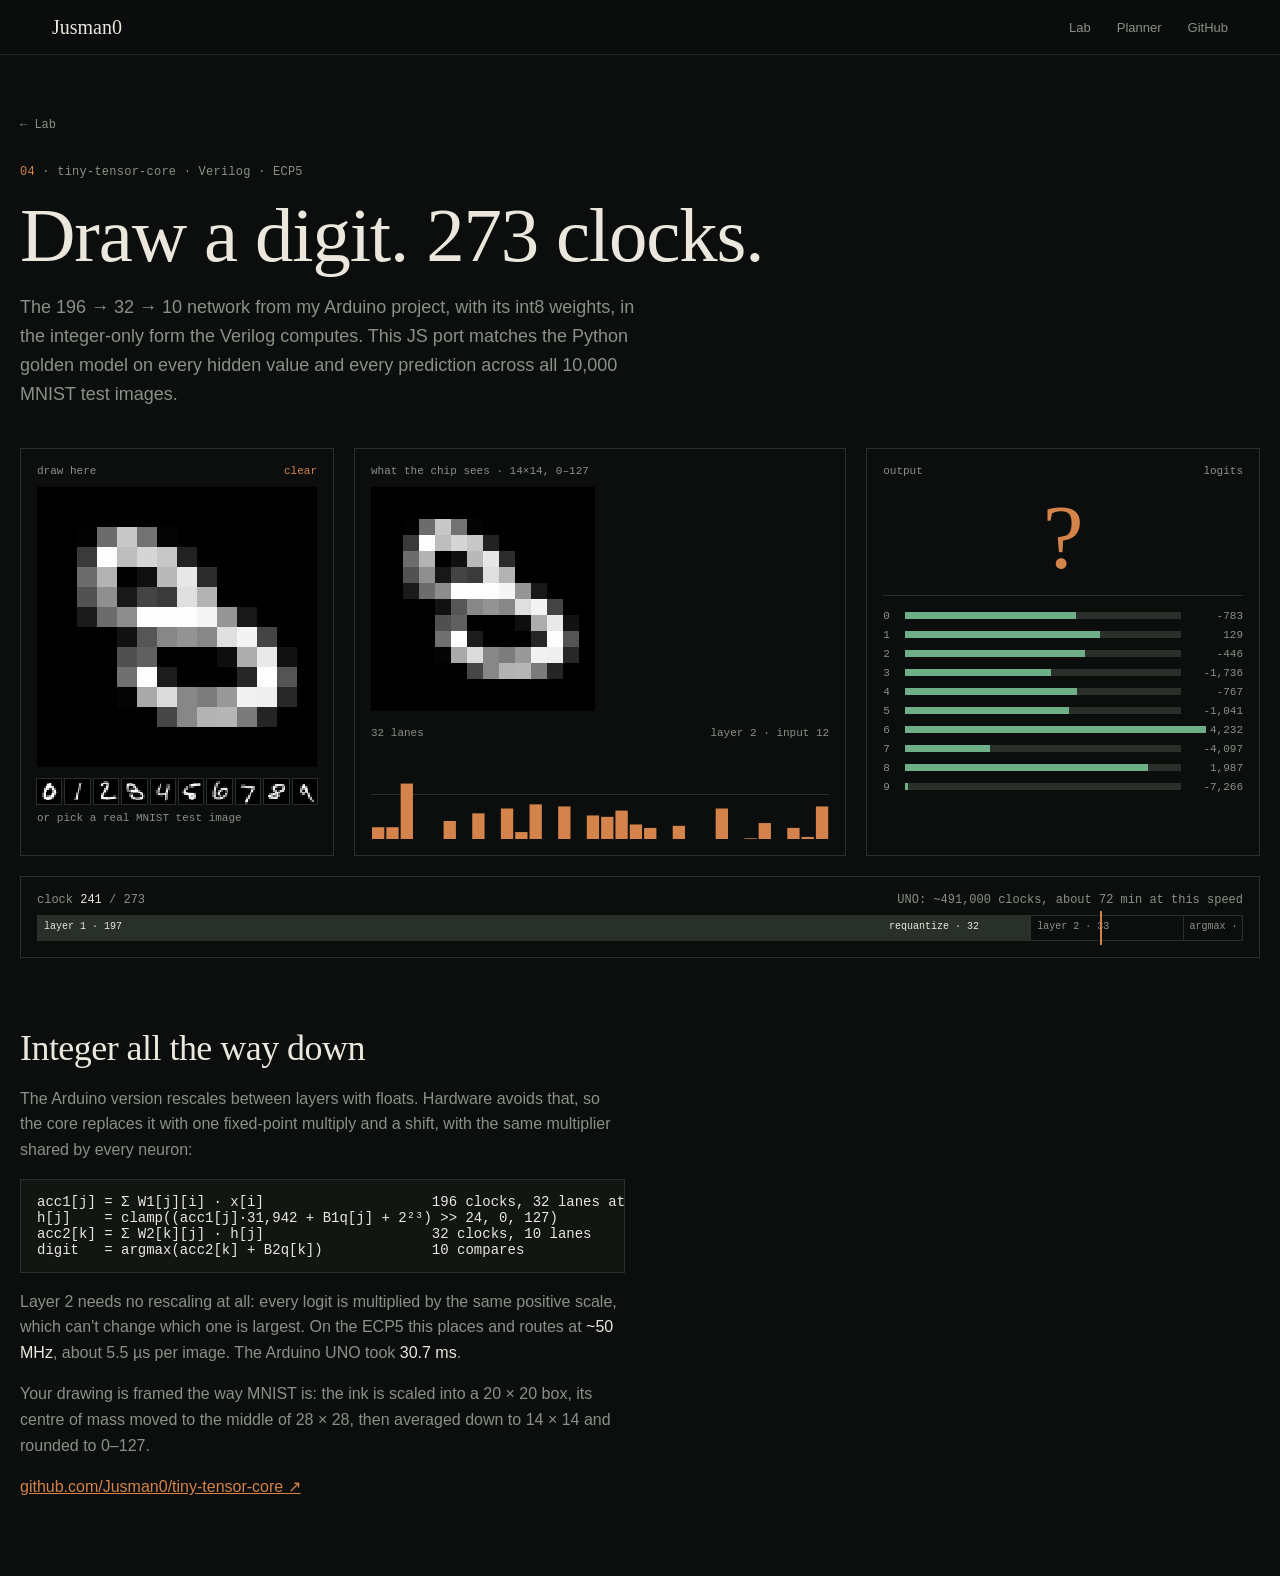
==== lab/digits.html @ 73dc1337 "Redesign: dark instrument site with scroll-driven core walkthrough, lab rail and deep-dive pages Co-" ====
<!doctype html>
<html lang="en">
<head>
<meta charset="utf-8">
<meta name="viewport" content="width=device-width, initial-scale=1">
<title>Digit bench — Jusman0</title>
<meta name="description" content="Draw a digit and watch tiny-tensor-core's 273-clock schedule classify it, with the real int8 weights.">
<link rel="icon" href="../assets/favicon.svg" type="image/svg+xml">
<link rel="stylesheet" href="../assets/site.css?v=7">
</head>
<body>
<nav class="top"><div class="wrap top-in"><a class="brand" href="../">Jusman0</a><div class="links"><a href="../#lab">Lab</a><a href="planner.html">Planner</a><a href="https://github.com/Jusman0/tiny-tensor-core">GitHub</a></div></div></nav>

<main class="page wrap">
  <a class="crumb" href="../#lab">← Lab</a>
  <p class="label" style="margin-top:28px"><span class="c">04</span> · tiny-tensor-core · Verilog · ECP5</p>
  <h1>Draw a digit. 273 clocks.</h1>
  <p class="lede">The 196 → 32 → 10 network from my Arduino project, with its int8 weights, in the integer-only form the Verilog computes. This JS port matches the Python golden model on every hidden value and every prediction across all 10,000 MNIST test images.</p>

  <div class="drawbench">
    <div class="box">
      <div class="box-h"><span>draw here</span><button id="clear">clear</button></div>
      <canvas id="draw" width="280" height="280" aria-label="Drawing area"></canvas>
      <div class="samples" id="samples" aria-label="Real MNIST test images"></div>
      <p class="cap">or pick a real MNIST test image</p>
    </div>
    <div class="box">
      <div class="box-h"><span>what the chip sees · 14×14, 0–127</span></div>
      <canvas class="seen" id="seen" width="224" height="224"></canvas>
      <div class="box-h" style="margin-top:16px"><span>32 lanes</span><span id="phase">idle</span></div>
      <canvas class="hid" id="hid"></canvas>
    </div>
    <div class="box">
      <div class="box-h"><span>output</span><span>logits</span></div>
      <div class="answer" id="digit">–</div>
      <div class="logits" id="logits"></div>
    </div>
  </div>

  <div class="clock box" style="margin-top:20px">
    <div class="clock-top"><span>clock <b id="clk">0</b> / 273</span><span id="uno"></span></div>
    <div class="track" id="track">
      <div class="ph" style="flex:197"><span>layer 1 · 197</span></div>
      <div class="ph" style="flex:32"><span>requantize · 32</span></div>
      <div class="ph" style="flex:33"><span>layer 2 · 33</span></div>
      <div class="ph" style="flex:11"><span>argmax · 11</span></div>
      <div class="cursor" id="cursor"></div>
    </div>
  </div>

  <div class="prose">
    <h2>Integer all the way down</h2>
    <p>The Arduino version rescales between layers with floats. Hardware avoids that, so the core replaces it with one fixed-point multiply and a shift, with the same multiplier shared by every neuron:</p>
    <div class="formula">acc1[j] = Σ W1[j][i] · x[i]                    196 clocks, 32 lanes at once
h[j]    = clamp((acc1[j]·31,942 + B1q[j] + 2²³) >> 24, 0, 127)
acc2[k] = Σ W2[k][j] · h[j]                    32 clocks, 10 lanes
digit   = argmax(acc2[k] + B2q[k])             10 compares</div>
    <p>Layer 2 needs no rescaling at all: every logit is multiplied by the same positive scale, which can't change which one is largest. On the ECP5 this places and routes at <b>~50 MHz</b>, about 5.5 µs per image. The Arduino UNO took <b>30.7 ms</b>.</p>
    <p>Your drawing is framed the way MNIST is: the ink is scaled into a 20 × 20 box, its centre of mass moved to the middle of 28 × 28, then averaged down to 14 × 14 and rounded to 0–127.</p>
    <p><a href="https://github.com/Jusman0/tiny-tensor-core">github.com/Jusman0/tiny-tensor-core ↗</a></p>
  </div>
</main>

<script src="../assets/models.js?v=7"></script>
<script src="../assets/engine.js?v=7"></script>
<script src="../assets/digits.js?v=7"></script>
<script src="../assets/lab-digits.js?v=7"></script>
</body>
</html>
---- assets/site.css ----
/* Dark solder mask, copper, and the green of a lit trace. No web fonts. */
:root {
  color-scheme: dark;
  --bg: #0b0e0c;
  --bg2: #111612;
  --ink: #ebe7dd;
  --muted: #8b9087;
  --faint: #283029;
  --rule: #1f2620;
  --copper: #d4844a;
  --green: #6faf87;
  --serif: "Iowan Old Style", "Charter", "Palatino Linotype", Palatino, "Book Antiqua", Georgia, serif;
  --sans: -apple-system, BlinkMacSystemFont, "Helvetica Neue", Helvetica, Arial, sans-serif;
  --mono: ui-monospace, "SF Mono", Menlo, Consolas, "Liberation Mono", monospace;
}

* { box-sizing: border-box; }
html { -webkit-text-size-adjust: 100%; }
body { margin: 0; background: var(--bg); color: var(--ink); font: 16px/1.6 var(--sans); }
a { color: inherit; }
img { display: block; max-width: 100%; }
canvas { display: block; touch-action: none; }
.mono { font-family: var(--mono); }
.muted { color: var(--muted); }

.wrap { max-width: 1240px; margin: 0 auto; padding: 0 32px; }
.label { font: 12px/1.4 var(--mono); color: var(--muted); letter-spacing: 0.02em; }
.label .c, .c { color: var(--copper); }
h1, h2, h3, .serif { font-family: var(--serif); font-weight: 400; letter-spacing: -0.015em; }
h2 { font-size: clamp(34px, 4.6vw, 60px); line-height: 1.04; margin: 14px 0 18px; }
.more { font: 13px var(--mono); color: var(--ink); text-decoration: none; border-bottom: 1px solid var(--faint); padding-bottom: 2px; }
.more:hover { border-color: var(--copper); color: var(--copper); }
.ext { font: 13px var(--mono); color: var(--copper); text-decoration: none; }
.ext:hover { text-decoration: underline; text-underline-offset: 3px; }

/* ---------- nav ---------- */
.top { position: fixed; inset: 0 0 auto; z-index: 20; background: rgba(11, 14, 12, 0.88); border-bottom: 1px solid var(--rule); }
.top-in { display: flex; justify-content: space-between; align-items: center; height: 54px; }
.brand { font: 20px var(--serif); text-decoration: none; }
.links a { margin-left: 26px; font-size: 13px; color: var(--muted); text-decoration: none; }
.links a:hover, .links a.on { color: var(--ink); }
.progress { position: absolute; left: 0; bottom: -1px; height: 1px; background: var(--copper); width: 0; }

/* ---------- hero ---------- */
.hero { position: relative; min-height: 100vh; min-height: 100svh; display: flex; align-items: center; padding: 96px 0 56px; overflow: hidden; }
.hero .grid-bg { position: absolute; inset: 0; opacity: 0.55; pointer-events: none; }
.hero-in { position: relative; display: grid; grid-template-columns: minmax(0, 1.12fr) minmax(0, 0.88fr); gap: 48px; align-items: center; width: 100%; }
.hero h1 { font-size: clamp(50px, 7.4vw, 108px); line-height: 0.98; margin: 18px 0 26px; }
.hero h1 em { font-style: italic; color: var(--copper); }
.hero .sub { font-size: 17px; color: var(--muted); max-width: 46ch; margin: 0; }
.hero .sub a { color: var(--ink); text-underline-offset: 3px; text-decoration-color: var(--faint); }
.hero .sub a:hover { text-decoration-color: var(--copper); }

.hud { position: relative; justify-self: center; width: min(100%, 470px); }
.hud canvas { width: 100%; aspect-ratio: 1; cursor: grab; }
.hud canvas.grab { cursor: grabbing; }
.hud-read { margin-top: 14px; text-align: center; font: 12px var(--mono); color: var(--copper); letter-spacing: 0.04em; font-variant-numeric: tabular-nums; }
.hud-hint { text-align: center; font: 11px var(--mono); color: var(--muted); margin-top: 6px; }

.glyph { position: absolute; display: flex; flex-direction: column; align-items: center; gap: 6px; text-decoration: none; color: var(--muted); font: 10px var(--mono); letter-spacing: 0.06em; animation: drift 7s ease-in-out infinite; }
.glyph svg { width: 34px; height: 34px; stroke: var(--copper); fill: none; stroke-width: 1.4; }
.glyph:hover { color: var(--ink); }
.glyph:nth-child(2n) { animation-duration: 9s; animation-delay: -3s; }
.glyph:nth-child(3n) { animation-duration: 11s; animation-delay: -5s; }
@keyframes drift { 50% { transform: translateY(-9px); } }

.stats { position: relative; display: grid; grid-template-columns: repeat(4, 1fr); margin-top: 56px; border-top: 1px solid var(--faint); }
.stats div { padding: 14px 16px 0 0; }
.stats b { display: block; font: 400 30px var(--serif); color: var(--ink); font-variant-numeric: tabular-nums; }
.stats span { font: 11px var(--mono); color: var(--muted); }

/* ---------- word-by-word statement ---------- */
.say { padding: 22vh 0; }
.say p { font: 400 clamp(30px, 4.4vw, 58px)/1.18 var(--serif); letter-spacing: -0.01em; margin: 0; max-width: 22ch; }
.say p .w { color: var(--faint); transition: color 0.25s; }
.say p .w.on { color: var(--ink); }
.say p .w.on.hl { color: var(--copper); }

/* ---------- scrollytelling ---------- */
.story { background: var(--bg2); border-top: 1px solid var(--rule); border-bottom: 1px solid var(--rule); }
.story-in { display: grid; grid-template-columns: minmax(0, 0.9fr) minmax(0, 1.1fr); gap: 64px; }
.story-text { padding: 18vh 0 30vh; }
.steps { list-style: none; padding: 0; margin: 40px 0 0; }
.step { display: grid; grid-template-columns: 44px 1fr; padding: 0 0 24vh; color: var(--muted); transition: color 0.3s; opacity: 0.5; }
.step.on { color: var(--ink); opacity: 1; }
.step .n { font: 12px var(--mono); color: var(--muted); padding-top: 5px; }
.step.on .n { color: var(--copper); }
.step h3 { font-size: 26px; margin: 0 0 8px; }
.step p { margin: 0; font-size: 15px; max-width: 44ch; }
.step:last-child { padding-bottom: 0; }

.story-fig { position: sticky; top: 0; height: 100vh; height: 100svh; display: flex; flex-direction: column; justify-content: center; padding: 70px 0 24px; }
.fig { border: 1px solid var(--faint); padding: 20px; position: relative; }
.fig-grid { display: grid; grid-template-columns: minmax(0, 1fr) minmax(0, 1fr); gap: 20px; }
.fig-h { display: flex; justify-content: space-between; font: 11px var(--mono); color: var(--muted); margin-bottom: 8px; }
.fig .seen { width: 100%; aspect-ratio: 1; image-rendering: pixelated; }
.fig .hid { width: 100%; height: 70px; margin-top: 4px; }
.answer { font: 400 92px/1 var(--serif); color: var(--copper); text-align: center; padding: 4px 0 12px; border-bottom: 1px solid var(--faint); margin-bottom: 10px; }
.logits div { display: grid; grid-template-columns: 14px 1fr 54px; gap: 8px; align-items: center; font: 11px var(--mono); height: 19px; color: var(--muted); }
.logits .bar { height: 7px; background: var(--faint); position: relative; }
.logits .bar i { position: absolute; inset: 0 auto 0 0; background: var(--green); }
.logits .win { color: var(--ink); }
.logits .win .bar i { background: var(--copper); }
.logits .num { text-align: right; font-variant-numeric: tabular-nums; }
.pick { display: flex; gap: 4px; margin-top: 14px; }
.pick canvas { width: 26px; height: 26px; image-rendering: pixelated; cursor: pointer; outline: 1px solid var(--faint); }
.pick canvas.on, .pick canvas:hover { outline: 1px solid var(--copper); }
.fig-cap { font: 11px var(--mono); color: var(--muted); margin-top: 12px; }

.clock { margin-top: 16px; }
.clock-top { display: flex; justify-content: space-between; font: 12px var(--mono); color: var(--muted); margin-bottom: 8px; gap: 12px; }
.clock-top b { color: var(--ink); font-weight: 400; font-variant-numeric: tabular-nums; display: inline-block; min-width: 3ch; text-align: right; }
.track { display: flex; position: relative; height: 26px; border: 1px solid var(--faint); }
.ph { border-right: 1px solid var(--faint); font: 10px var(--mono); color: var(--muted); padding: 5px 6px; overflow: hidden; white-space: nowrap; }
.ph:nth-child(4) { border-right: 0; }
.ph.done { background: var(--faint); color: var(--ink); }
.cursor { position: absolute; top: -5px; bottom: -5px; width: 2px; background: var(--copper); left: 0; }

/* ---------- lab carousel ---------- */
.lab { padding: 18vh 0 14vh; }
.lab-in { display: grid; grid-template-columns: 300px minmax(0, 1fr); gap: 48px; align-items: start; }
.lab-head { position: sticky; top: 110px; }
.lab-head p { color: var(--muted); font-size: 15px; margin: 0 0 18px; }
.rail-nav { display: flex; gap: 8px; margin-top: 22px; }
.rail-nav button { font: 14px var(--mono); background: none; color: var(--ink); border: 1px solid var(--faint); width: 40px; height: 34px; cursor: pointer; }
.rail-nav button:hover { border-color: var(--copper); color: var(--copper); }
.rail { display: grid; grid-auto-flow: column; grid-auto-columns: min(400px, 82vw); gap: 28px; overflow-x: auto; scroll-snap-type: x mandatory; padding: 14px 14px 22px; scrollbar-width: thin; scrollbar-color: var(--faint) transparent; }
.card { scroll-snap-align: start; position: relative; padding: 16px; display: flex; flex-direction: column; }
.card::before, .card::after, .card .br1, .card .br2 { content: ""; position: absolute; width: 14px; height: 14px; border-color: var(--muted); border-style: solid; }
.card::before { top: 0; left: 0; border-width: 1px 0 0 1px; }
.card::after { top: 0; right: 0; border-width: 1px 1px 0 0; }
.card .br1 { bottom: 0; left: 0; border-width: 0 0 1px 1px; }
.card .br2 { bottom: 0; right: 0; border-width: 0 1px 1px 0; }
.card:hover::before, .card:hover::after, .card:hover .br1, .card:hover .br2 { border-color: var(--copper); }
.card .art { aspect-ratio: 16 / 10; background: var(--bg2); border: 1px solid var(--rule); display: flex; align-items: center; justify-content: center; overflow: hidden; }
.card .art img { width: 100%; height: 100%; object-fit: cover; filter: saturate(0.8); }
.card .art svg { width: 86%; height: 86%; }
.card h3 { font-size: 27px; margin: 14px 0 8px; }
.card p { font-size: 14.5px; color: var(--muted); margin: 0 0 16px; flex: 1; }
.card .fact { font: 12px var(--mono); color: var(--ink); border-top: 1px solid var(--faint); padding-top: 10px; margin-bottom: 14px; }
.card .fact b { color: var(--copper); font-weight: 400; }
.card .acts { display: flex; gap: 18px; flex-wrap: wrap; }

/* ---------- silicon story ---------- */
.silicon { background: var(--bg2); border-top: 1px solid var(--rule); border-bottom: 1px solid var(--rule); padding: 16vh 0; }
.si-in { display: grid; grid-template-columns: minmax(0, 1fr) minmax(0, 1fr); gap: 64px; align-items: start; }
.si-in p { color: var(--muted); max-width: 52ch; }
.si-in p b { color: var(--ink); font-weight: 400; }
.ab { width: 100%; border-collapse: collapse; font: 12.5px var(--mono); margin-top: 8px; }
.ab td { padding: 11px 8px 11px 0; border-top: 1px solid var(--faint); vertical-align: top; }
.ab tr:last-child td { border-bottom: 1px solid var(--faint); }
.ab .ok { color: var(--green); }
.ab .no { color: var(--copper); }
.ab td:last-child { text-align: right; white-space: nowrap; font-variant-numeric: tabular-nums; }
.scope { margin-top: 28px; border: 1px solid var(--faint); padding: 16px; }
.scope svg { width: 100%; height: auto; display: block; }

/* ---------- also ---------- */
.also { padding: 16vh 0 4vh; }
.also-grid { display: grid; grid-template-columns: repeat(2, minmax(0, 1fr)); gap: 40px; margin-top: 36px; }
.also-item { display: grid; grid-template-columns: 220px minmax(0, 1fr); gap: 22px; align-items: start; }
.also-item .art { aspect-ratio: 4 / 3; border: 1px solid var(--rule); background: var(--bg2); overflow: hidden; display: flex; align-items: center; justify-content: center; }
.also-item .art img { width: 100%; height: 100%; object-fit: cover; filter: saturate(0.8); }
.also-item .art svg { width: 88%; height: 88%; }
.also-item h3 { font-size: 26px; margin: 6px 0 8px; }
.also-item p { font-size: 14.5px; color: var(--muted); margin: 0 0 12px; }

/* ---------- about / contact ---------- */
.about { padding: 8vh 0 14vh; }
.about-in { display: grid; grid-template-columns: 300px minmax(0, 1fr); gap: 48px; border-top: 1px solid var(--faint); padding-top: 40px; }
.about-in > div p { font: 400 clamp(22px, 2.4vw, 30px)/1.35 var(--serif); margin: 0 0 22px; max-width: 34ch; }
.tools { font: 12px var(--mono); color: var(--muted); line-height: 2; }
.contact { padding: 10vh 0 6vh; border-top: 1px solid var(--rule); }
.contact h2 { font-size: clamp(56px, 9vw, 128px); margin: 0 0 28px; }
.contact ul { list-style: none; padding: 0; margin: 0; display: flex; gap: 36px; flex-wrap: wrap; }
.contact a { font: 15px var(--mono); text-decoration: none; border-bottom: 1px solid var(--faint); padding-bottom: 3px; }
.contact a:hover { color: var(--copper); border-color: var(--copper); }
.foot { padding: 40px 0; font: 11px var(--mono); color: var(--muted); display: flex; justify-content: space-between; gap: 16px; flex-wrap: wrap; }

/* ---------- lab pages ---------- */
.page { padding: 110px 0 60px; }
.crumb { font: 12px var(--mono); color: var(--muted); text-decoration: none; }
.crumb:hover { color: var(--copper); }
.page h1 { font-size: clamp(44px, 6vw, 84px); line-height: 1; margin: 18px 0 18px; }
.page .lede { font-size: 18px; color: var(--muted); max-width: 62ch; margin: 0 0 40px; }
.bench { display: grid; grid-template-columns: minmax(0, 1.1fr) minmax(0, 0.9fr); gap: 40px; align-items: start; }
.bench .big canvas { width: 100%; aspect-ratio: 1; max-height: 62vh; cursor: grab; }
.bench .big canvas.grab { cursor: grabbing; }
.controls { display: flex; flex-wrap: wrap; gap: 10px; margin-top: 14px; }
.seg { display: inline-flex; align-items: center; border: 1px solid var(--faint); }
.seg-l { font: 11px var(--mono); color: var(--muted); padding: 0 10px; }
.seg button, .btn { font: 12px var(--mono); color: var(--ink); background: transparent; border: 0; border-left: 1px solid var(--faint); padding: 8px 12px; cursor: pointer; }
.seg button.on { background: var(--ink); color: var(--bg); }
.btn { border: 1px solid var(--faint); }
.btn:hover, .seg button:hover:not(.on) { border-color: var(--copper); color: var(--copper); }
.read { display: grid; grid-template-columns: repeat(2, 1fr); border-top: 1px solid var(--faint); }
.read div { padding: 12px 0; border-bottom: 1px solid var(--faint); }
.read .k { display: block; font: 11px var(--mono); color: var(--muted); }
.read .v { font: 400 28px var(--serif); font-variant-numeric: tabular-nums; }
.lanes { display: grid; gap: 2px; margin-top: 18px; }
.lanes div { height: 18px; background: var(--green); }
.lanes div.best { background: var(--copper); }
.cap { font: 11px var(--mono); color: var(--muted); margin: 8px 0 0; }
.prose { max-width: 68ch; margin-top: 72px; }
.prose h2 { font-size: 36px; }
.prose p, .prose li { color: var(--muted); }
.prose p b, .prose li b { color: var(--ink); font-weight: 400; }
.prose code { font: 13px var(--mono); color: var(--ink); background: var(--bg2); padding: 1px 5px; }
.prose a { color: var(--copper); }
.formula { font: 14px var(--mono); color: var(--ink); background: var(--bg2); border: 1px solid var(--faint); padding: 14px 16px; overflow-x: auto; white-space: pre; }

.drawbench { display: grid; grid-template-columns: auto minmax(0, 1fr) minmax(0, 0.8fr); gap: 20px; }
.box { border: 1px solid var(--faint); padding: 16px; }
.box-h { display: flex; justify-content: space-between; font: 11px var(--mono); color: var(--muted); margin-bottom: 10px; }
.box-h button { font: 11px var(--mono); color: var(--copper); background: none; border: 0; cursor: pointer; padding: 0; }
#draw { width: 280px; height: 280px; background: #000; cursor: crosshair; }
.drawbench .seen { width: 100%; max-width: 224px; aspect-ratio: 1; image-rendering: pixelated; }
.drawbench .hid { width: 100%; height: 90px; }
.samples { display: grid; grid-template-columns: repeat(10, 1fr); gap: 4px; margin-top: 12px; width: 280px; }
.samples canvas { width: 100%; aspect-ratio: 1; image-rendering: pixelated; cursor: pointer; outline: 1px solid var(--faint); }
.samples canvas:hover { outline-color: var(--copper); }

/* ---------- responsive ---------- */
@media (max-width: 980px) {
  .hero-in, .story-in, .lab-in, .si-in, .about-in, .bench { grid-template-columns: 1fr; }
  .hero { min-height: 0; padding-top: 92px; }
  .hud { width: min(100%, 400px); }
  .lab-head { position: static; }
  .story-in { gap: 0; }
  .story-text { padding: 12vh 0 0; }
  .story-fig { top: 54px; height: auto; padding: 12px 0; background: var(--bg2); z-index: 2; }
  .steps { margin-top: 24px; }
  .step { padding-bottom: 50vh; }
  .also-grid { grid-template-columns: 1fr; }
  .drawbench { grid-template-columns: auto minmax(0, 1fr); }
  .drawbench .box:last-child { grid-column: 1 / -1; }
}
@media (max-width: 640px) {
  .wrap { padding: 0 16px; }
  .links a { margin-left: 16px; }
  .links a.opt { display: none; }
  .glyph { display: none; }
  .stats { grid-template-columns: repeat(2, 1fr); margin-top: 36px; }
  .stats div { padding-bottom: 12px; }
  .say { padding: 14vh 0; }
  /* the figure stays on screen while the steps scroll under it */
  .story-in { display: flex; flex-direction: column-reverse; }
  .story-fig { position: sticky; top: 54px; }
  .fig { padding: 10px; }
  .fig-grid { grid-template-columns: 0.9fr 1.1fr; gap: 10px; }
  .answer { font-size: 48px; padding: 0 0 4px; margin-bottom: 4px; }
  .logits div { height: 13px; font-size: 9px; grid-template-columns: 10px 1fr 40px; gap: 4px; }
  .fig .hid { height: 40px; }
  .pick, .fig-cap { display: none; }
  .ph span { display: none; }
  .clock { margin-top: 10px; }
  .also-item { grid-template-columns: 1fr; }
  .drawbench { grid-template-columns: 1fr; }
  #draw { width: 100%; height: auto; aspect-ratio: 1; }
  .samples { width: 100%; }
  .read .v { font-size: 22px; }
}
@media (prefers-reduced-motion: reduce) {
  .glyph { animation: none; }
  .say p .w { transition: none; }
}
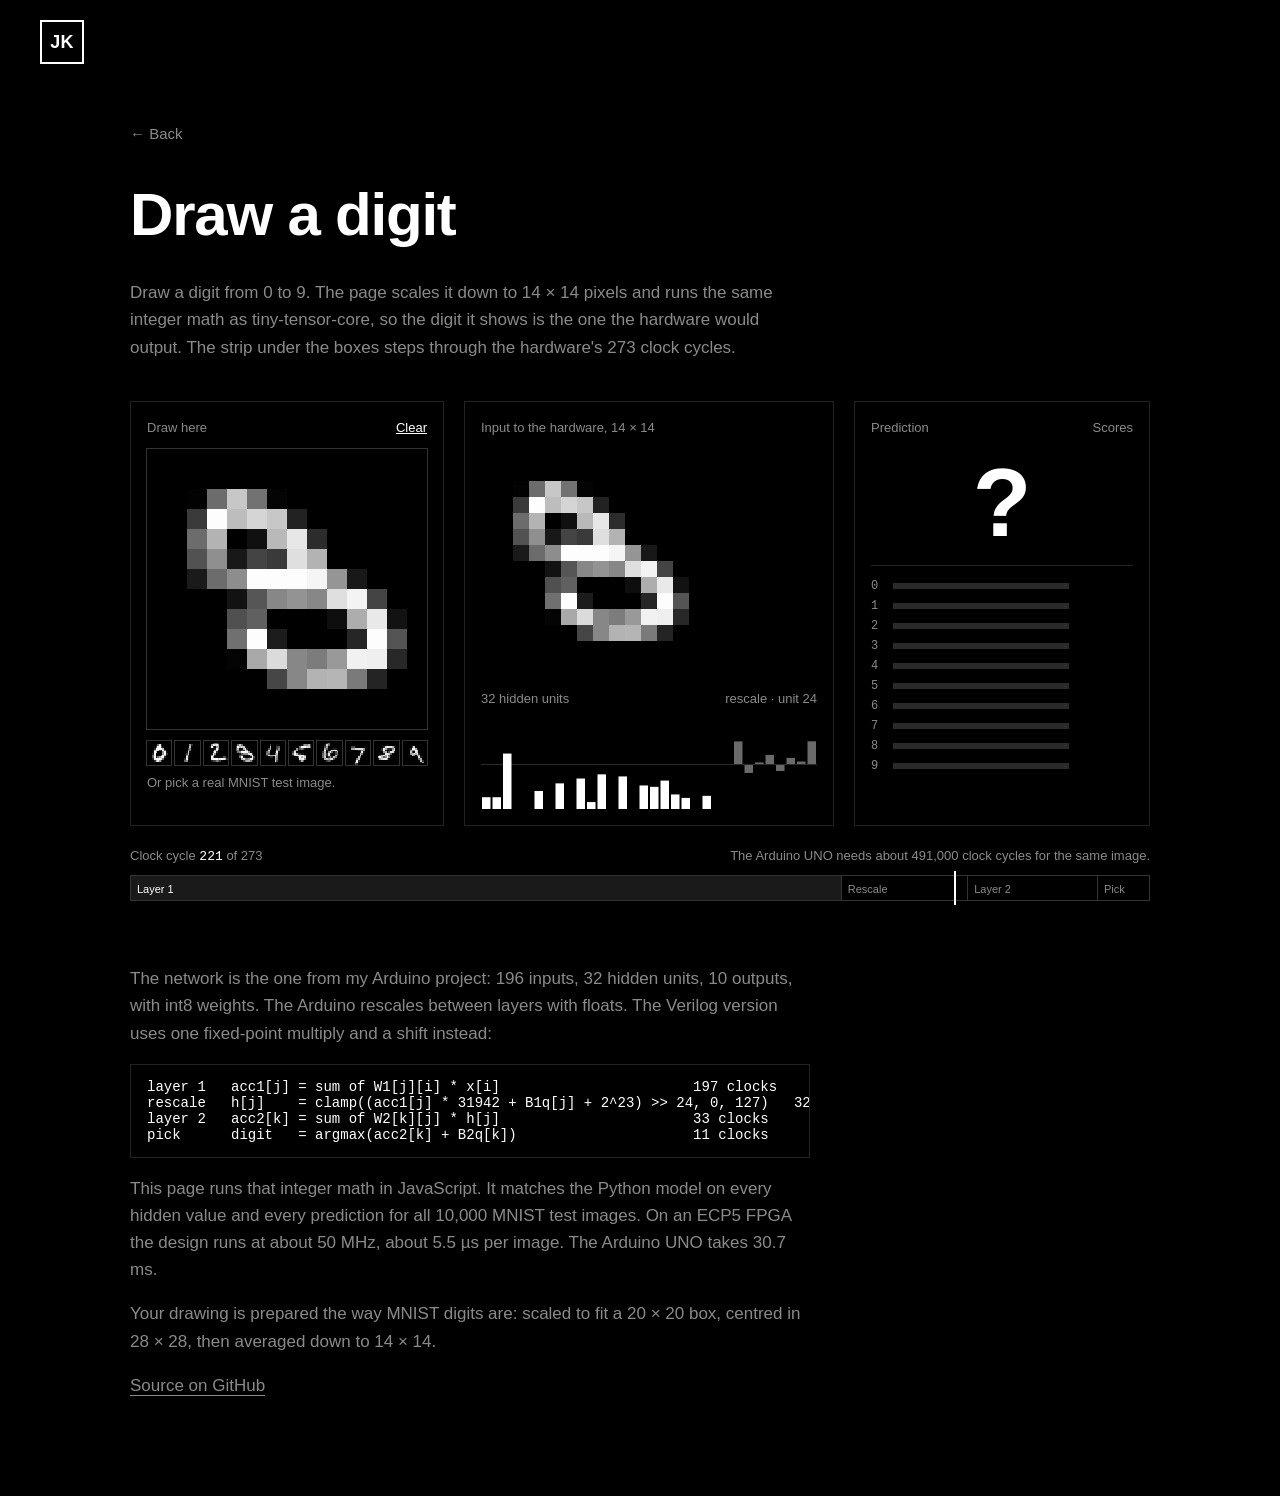
==== commit 0218c607: "Simplify the site: minimal black layout, plain copy, clearer pendulum demo Co-Authored-By: Claude Op" ====
--- a/lab/digits.html
+++ b/lab/digits.html
@@ -3,67 +3,67 @@
 <head>
 <meta charset="utf-8">
 <meta name="viewport" content="width=device-width, initial-scale=1">
-<title>Digit bench — Jusman0</title>
+<title>Draw a digit · Jusman Kolar</title>
 <meta name="description" content="Draw a digit and watch tiny-tensor-core's 273-clock schedule classify it, with the real int8 weights.">
 <link rel="icon" href="../assets/favicon.svg" type="image/svg+xml">
-<link rel="stylesheet" href="../assets/site.css?v=7">
+<link rel="stylesheet" href="../assets/site.css?v=10">
 </head>
 <body>
-<nav class="top"><div class="wrap top-in"><a class="brand" href="../">Jusman0</a><div class="links"><a href="../#lab">Lab</a><a href="planner.html">Planner</a><a href="https://github.com/Jusman0/tiny-tensor-core">GitHub</a></div></div></nav>
+<div class="topbar">
+  <a class="mark" href="../" aria-label="Jusman Kolar, home">JK</a>
+</div>
 
 <main class="page wrap">
-  <a class="crumb" href="../#lab">← Lab</a>
-  <p class="label" style="margin-top:28px"><span class="c">04</span> · tiny-tensor-core · Verilog · ECP5</p>
-  <h1>Draw a digit. 273 clocks.</h1>
-  <p class="lede">The 196 → 32 → 10 network from my Arduino project, with its int8 weights, in the integer-only form the Verilog computes. This JS port matches the Python golden model on every hidden value and every prediction across all 10,000 MNIST test images.</p>
+  <a class="back" href="../#demos">← Back</a>
+  <h1>Draw a digit</h1>
+  <p class="lede">Draw a digit from 0 to 9. The page scales it down to 14 × 14 pixels and runs the same integer math as tiny-tensor-core, so the digit it shows is the one the hardware would output. The strip under the boxes steps through the hardware's 273 clock cycles.</p>
 
   <div class="drawbench">
     <div class="box">
-      <div class="box-h"><span>draw here</span><button id="clear">clear</button></div>
-      <canvas id="draw" width="280" height="280" aria-label="Drawing area"></canvas>
+      <div class="box-h"><span>Draw here</span><button id="clear">Clear</button></div>
+      <canvas id="draw" width="560" height="560" aria-label="Drawing area"></canvas>
       <div class="samples" id="samples" aria-label="Real MNIST test images"></div>
-      <p class="cap">or pick a real MNIST test image</p>
+      <p class="cap">Or pick a real MNIST test image.</p>
     </div>
     <div class="box">
-      <div class="box-h"><span>what the chip sees · 14×14, 0–127</span></div>
+      <div class="box-h"><span>Input to the hardware, 14 × 14</span></div>
       <canvas class="seen" id="seen" width="224" height="224"></canvas>
-      <div class="box-h" style="margin-top:16px"><span>32 lanes</span><span id="phase">idle</span></div>
+      <div class="box-h" style="margin-top:16px"><span>32 hidden units</span><span id="phase">idle</span></div>
       <canvas class="hid" id="hid"></canvas>
     </div>
     <div class="box">
-      <div class="box-h"><span>output</span><span>logits</span></div>
+      <div class="box-h"><span>Prediction</span><span>Scores</span></div>
       <div class="answer" id="digit">–</div>
       <div class="logits" id="logits"></div>
     </div>
   </div>
 
-  <div class="clock box" style="margin-top:20px">
-    <div class="clock-top"><span>clock <b id="clk">0</b> / 273</span><span id="uno"></span></div>
+  <div class="clock">
+    <div class="clock-top"><span>Clock cycle <b id="clk">0</b> of 273</span><span id="uno"></span></div>
     <div class="track" id="track">
-      <div class="ph" style="flex:197"><span>layer 1 · 197</span></div>
-      <div class="ph" style="flex:32"><span>requantize · 32</span></div>
-      <div class="ph" style="flex:33"><span>layer 2 · 33</span></div>
-      <div class="ph" style="flex:11"><span>argmax · 11</span></div>
+      <div class="ph" style="flex:197"><span>Layer 1</span></div>
+      <div class="ph" style="flex:32"><span>Rescale</span></div>
+      <div class="ph" style="flex:33"><span>Layer 2</span></div>
+      <div class="ph" style="flex:11"><span>Pick</span></div>
       <div class="cursor" id="cursor"></div>
     </div>
   </div>
 
   <div class="prose">
-    <h2>Integer all the way down</h2>
-    <p>The Arduino version rescales between layers with floats. Hardware avoids that, so the core replaces it with one fixed-point multiply and a shift, with the same multiplier shared by every neuron:</p>
-    <div class="formula">acc1[j] = Σ W1[j][i] · x[i]                    196 clocks, 32 lanes at once
-h[j]    = clamp((acc1[j]·31,942 + B1q[j] + 2²³) >> 24, 0, 127)
-acc2[k] = Σ W2[k][j] · h[j]                    32 clocks, 10 lanes
-digit   = argmax(acc2[k] + B2q[k])             10 compares</div>
-    <p>Layer 2 needs no rescaling at all: every logit is multiplied by the same positive scale, which can't change which one is largest. On the ECP5 this places and routes at <b>~50 MHz</b>, about 5.5 µs per image. The Arduino UNO took <b>30.7 ms</b>.</p>
-    <p>Your drawing is framed the way MNIST is: the ink is scaled into a 20 × 20 box, its centre of mass moved to the middle of 28 × 28, then averaged down to 14 × 14 and rounded to 0–127.</p>
-    <p><a href="https://github.com/Jusman0/tiny-tensor-core">github.com/Jusman0/tiny-tensor-core ↗</a></p>
+    <p>The network is the one from my Arduino project: 196 inputs, 32 hidden units, 10 outputs, with int8 weights. The Arduino rescales between layers with floats. The Verilog version uses one fixed-point multiply and a shift instead:</p>
+    <div class="formula">layer 1   acc1[j] = sum of W1[j][i] * x[i]                       197 clocks
+rescale   h[j]    = clamp((acc1[j] * 31942 + B1q[j] + 2^23) >> 24, 0, 127)   32 clocks
+layer 2   acc2[k] = sum of W2[k][j] * h[j]                       33 clocks
+pick      digit   = argmax(acc2[k] + B2q[k])                     11 clocks</div>
+    <p>This page runs that integer math in JavaScript. It matches the Python model on every hidden value and every prediction for all 10,000 MNIST test images. On an ECP5 FPGA the design runs at about 50 MHz, about 5.5 µs per image. The Arduino UNO takes 30.7 ms.</p>
+    <p>Your drawing is prepared the way MNIST digits are: scaled to fit a 20 × 20 box, centred in 28 × 28, then averaged down to 14 × 14.</p>
+    <p><a href="https://github.com/Jusman0/tiny-tensor-core">Source on GitHub</a></p>
   </div>
 </main>
 
-<script src="../assets/models.js?v=7"></script>
-<script src="../assets/engine.js?v=7"></script>
-<script src="../assets/digits.js?v=7"></script>
-<script src="../assets/lab-digits.js?v=7"></script>
+<script src="../assets/models.js?v=10"></script>
+<script src="../assets/engine.js?v=10"></script>
+<script src="../assets/digits.js?v=10"></script>
+<script src="../assets/lab-digits.js?v=10"></script>
 </body>
 </html>
--- a/assets/site.css
+++ b/assets/site.css
@@ -1,266 +1,152 @@
-/* Dark solder mask, copper, and the green of a lit trace. No web fonts. */
 :root {
   color-scheme: dark;
-  --bg: #0b0e0c;
-  --bg2: #111612;
-  --ink: #ebe7dd;
-  --muted: #8b9087;
-  --faint: #283029;
-  --rule: #1f2620;
-  --copper: #d4844a;
-  --green: #6faf87;
-  --serif: "Iowan Old Style", "Charter", "Palatino Linotype", Palatino, "Book Antiqua", Georgia, serif;
+  --bg: #000;
+  --fg: #fff;
+  --muted: #8a8a8a;
+  --line: #222;
   --sans: -apple-system, BlinkMacSystemFont, "Helvetica Neue", Helvetica, Arial, sans-serif;
-  --mono: ui-monospace, "SF Mono", Menlo, Consolas, "Liberation Mono", monospace;
+  --mono: ui-monospace, "SF Mono", Menlo, Consolas, monospace;
+  /* used by digits.js */
+  --copper: #fff;
+  --green: #6a6a6a;
+  --faint: #2a2a2a;
 }
 
 * { box-sizing: border-box; }
-html { -webkit-text-size-adjust: 100%; }
-body { margin: 0; background: var(--bg); color: var(--ink); font: 16px/1.6 var(--sans); }
+html { -webkit-text-size-adjust: 100%; scroll-behavior: smooth; scroll-padding-top: 84px; }
+body.menu-open { overflow: hidden; }
+body { margin: 0; background: var(--bg); color: var(--fg); font: 17px/1.6 var(--sans); }
 a { color: inherit; }
 img { display: block; max-width: 100%; }
 canvas { display: block; touch-action: none; }
-.mono { font-family: var(--mono); }
+.wrap { max-width: 1100px; margin: 0 auto; padding: 0 40px; }
 .muted { color: var(--muted); }
 
-.wrap { max-width: 1240px; margin: 0 auto; padding: 0 32px; }
-.label { font: 12px/1.4 var(--mono); color: var(--muted); letter-spacing: 0.02em; }
-.label .c, .c { color: var(--copper); }
-h1, h2, h3, .serif { font-family: var(--serif); font-weight: 400; letter-spacing: -0.015em; }
-h2 { font-size: clamp(34px, 4.6vw, 60px); line-height: 1.04; margin: 14px 0 18px; }
-.more { font: 13px var(--mono); color: var(--ink); text-decoration: none; border-bottom: 1px solid var(--faint); padding-bottom: 2px; }
-.more:hover { border-color: var(--copper); color: var(--copper); }
-.ext { font: 13px var(--mono); color: var(--copper); text-decoration: none; }
-.ext:hover { text-decoration: underline; text-underline-offset: 3px; }
+/* header */
+.topbar { position: fixed; inset: 0 0 auto; z-index: 30; display: flex; justify-content: space-between; align-items: center; padding: 20px 40px; background: var(--bg); }
+.mark { font-weight: 700; font-size: 18px; letter-spacing: 0.02em; text-decoration: none; border: 2px solid var(--fg); width: 44px; height: 44px; display: grid; place-items: center; background: var(--bg); }
+.burger { width: 44px; height: 44px; background: none; border: 0; cursor: pointer; position: relative; padding: 0; }
+.burger i { position: absolute; right: 2px; height: 2px; background: var(--fg); transition: transform 0.25s, width 0.25s, top 0.25s; }
+.burger i:nth-child(1) { top: 13px; width: 24px; }
+.burger i:nth-child(2) { top: 21px; width: 36px; }
+.burger i:nth-child(3) { top: 29px; width: 30px; }
+.menu-open .burger i:nth-child(1) { top: 21px; width: 30px; transform: rotate(45deg); }
+.menu-open .burger i:nth-child(2) { width: 0; }
+.menu-open .burger i:nth-child(3) { top: 21px; width: 30px; transform: rotate(-45deg); }
 
-/* ---------- nav ---------- */
-.top { position: fixed; inset: 0 0 auto; z-index: 20; background: rgba(11, 14, 12, 0.88); border-bottom: 1px solid var(--rule); }
-.top-in { display: flex; justify-content: space-between; align-items: center; height: 54px; }
-.brand { font: 20px var(--serif); text-decoration: none; }
-.links a { margin-left: 26px; font-size: 13px; color: var(--muted); text-decoration: none; }
-.links a:hover, .links a.on { color: var(--ink); }
-.progress { position: absolute; left: 0; bottom: -1px; height: 1px; background: var(--copper); width: 0; }
+.menu { position: fixed; inset: 0; z-index: 25; background: var(--bg); display: flex; align-items: center; justify-content: center; opacity: 0; visibility: hidden; transition: opacity 0.25s, visibility 0.25s; }
+.menu-open .menu { opacity: 1; visibility: visible; }
+.menu ul { list-style: none; margin: 0; padding: 0; text-align: center; }
+.menu a { display: block; font-size: clamp(32px, 6vw, 56px); font-weight: 700; text-decoration: none; padding: 6px 0; color: var(--muted); }
+.menu a:hover { color: var(--fg); }
 
-/* ---------- hero ---------- */
-.hero { position: relative; min-height: 100vh; min-height: 100svh; display: flex; align-items: center; padding: 96px 0 56px; overflow: hidden; }
-.hero .grid-bg { position: absolute; inset: 0; opacity: 0.55; pointer-events: none; }
-.hero-in { position: relative; display: grid; grid-template-columns: minmax(0, 1.12fr) minmax(0, 0.88fr); gap: 48px; align-items: center; width: 100%; }
-.hero h1 { font-size: clamp(50px, 7.4vw, 108px); line-height: 0.98; margin: 18px 0 26px; }
-.hero h1 em { font-style: italic; color: var(--copper); }
-.hero .sub { font-size: 17px; color: var(--muted); max-width: 46ch; margin: 0; }
-.hero .sub a { color: var(--ink); text-underline-offset: 3px; text-decoration-color: var(--faint); }
-.hero .sub a:hover { text-decoration-color: var(--copper); }
+/* hero */
+.hero { position: relative; height: 100vh; height: 100svh; min-height: 520px; display: grid; place-items: center; text-align: center; padding: 0 24px; }
+.hero h1 { font-size: clamp(48px, 8vw, 104px); font-weight: 700; letter-spacing: -0.02em; line-height: 1.05; margin: 0 0 22px; }
+.typed { font-size: clamp(20px, 2.6vw, 30px); margin: 0; min-height: 1.4em; }
+.caret { display: inline-block; width: 2px; height: 1.15em; background: var(--fg); vertical-align: -0.2em; margin-left: 4px; animation: blink 1s steps(1) infinite; }
+@keyframes blink { 50% { opacity: 0; } }
 
-.hud { position: relative; justify-self: center; width: min(100%, 470px); }
-.hud canvas { width: 100%; aspect-ratio: 1; cursor: grab; }
-.hud canvas.grab { cursor: grabbing; }
-.hud-read { margin-top: 14px; text-align: center; font: 12px var(--mono); color: var(--copper); letter-spacing: 0.04em; font-variant-numeric: tabular-nums; }
-.hud-hint { text-align: center; font: 11px var(--mono); color: var(--muted); margin-top: 6px; }
+.social { position: absolute; right: 40px; bottom: 56px; display: flex; flex-direction: column; gap: 22px; }
+.social a { display: block; width: 22px; height: 22px; opacity: 0.85; }
+.social a:hover { opacity: 1; }
+.social svg { width: 100%; height: 100%; fill: var(--fg); }
+.scroll { position: absolute; left: 50%; bottom: 40px; transform: translateX(-50%); width: 26px; height: 42px; border: 2px solid var(--muted); border-radius: 13px; }
+.scroll::after { content: ""; position: absolute; left: 50%; top: 8px; width: 4px; height: 8px; margin-left: -2px; border-radius: 2px; background: var(--fg); animation: wheel 1.8s ease-in-out infinite; }
+@keyframes wheel { 60% { transform: translateY(12px); opacity: 0; } 61% { transform: none; opacity: 0; } 100% { opacity: 1; } }
 
-.glyph { position: absolute; display: flex; flex-direction: column; align-items: center; gap: 6px; text-decoration: none; color: var(--muted); font: 10px var(--mono); letter-spacing: 0.06em; animation: drift 7s ease-in-out infinite; }
-.glyph svg { width: 34px; height: 34px; stroke: var(--copper); fill: none; stroke-width: 1.4; }
-.glyph:hover { color: var(--ink); }
-.glyph:nth-child(2n) { animation-duration: 9s; animation-delay: -3s; }
-.glyph:nth-child(3n) { animation-duration: 11s; animation-delay: -5s; }
-@keyframes drift { 50% { transform: translateY(-9px); } }
+/* sections */
+section.s { padding: 120px 0; border-top: 1px solid var(--line); }
+.s h2 { font-size: 15px; font-weight: 600; letter-spacing: 0.14em; text-transform: uppercase; color: var(--muted); margin: 0 0 40px; }
+.about p { font-size: clamp(22px, 2.6vw, 30px); line-height: 1.45; margin: 0 0 20px; max-width: 30em; }
+.about .tools { font-size: 15px; color: var(--muted); margin-top: 32px; }
 
-.stats { position: relative; display: grid; grid-template-columns: repeat(4, 1fr); margin-top: 56px; border-top: 1px solid var(--faint); }
-.stats div { padding: 14px 16px 0 0; }
-.stats b { display: block; font: 400 30px var(--serif); color: var(--ink); font-variant-numeric: tabular-nums; }
-.stats span { font: 11px var(--mono); color: var(--muted); }
+.projects { list-style: none; margin: 0; padding: 0; }
+.projects li { display: grid; grid-template-columns: 60px minmax(0, 1fr) auto; gap: 24px; padding: 30px 0; border-top: 1px solid var(--line); }
+.projects li:last-child { border-bottom: 1px solid var(--line); }
+.projects .n { font: 14px var(--mono); color: var(--muted); padding-top: 6px; }
+.projects h3 { font-size: 24px; font-weight: 600; margin: 0 0 8px; }
+.projects p { margin: 0 0 6px; color: var(--muted); max-width: 40em; }
+.projects .res { color: var(--fg); }
+.projects .links { display: flex; flex-direction: column; align-items: flex-end; gap: 6px; font-size: 15px; padding-top: 4px; white-space: nowrap; }
+.projects .links a { text-decoration: none; border-bottom: 1px solid var(--muted); }
+.projects .links a:hover { border-color: var(--fg); }
 
-/* ---------- word-by-word statement ---------- */
-.say { padding: 22vh 0; }
-.say p { font: 400 clamp(30px, 4.4vw, 58px)/1.18 var(--serif); letter-spacing: -0.01em; margin: 0; max-width: 22ch; }
-.say p .w { color: var(--faint); transition: color 0.25s; }
-.say p .w.on { color: var(--ink); }
-.say p .w.on.hl { color: var(--copper); }
+.demos { display: grid; grid-template-columns: repeat(2, minmax(0, 1fr)); gap: 24px; }
+.demo { display: block; text-decoration: none; border: 1px solid var(--line); padding: 28px; transition: border-color 0.2s; }
+.demo:hover { border-color: var(--fg); }
+.demo h3 { font-size: 24px; font-weight: 600; margin: 0 0 10px; }
+.demo p { color: var(--muted); margin: 0 0 18px; }
+.demo span { font-size: 15px; border-bottom: 1px solid var(--muted); }
 
-/* ---------- scrollytelling ---------- */
-.story { background: var(--bg2); border-top: 1px solid var(--rule); border-bottom: 1px solid var(--rule); }
-.story-in { display: grid; grid-template-columns: minmax(0, 0.9fr) minmax(0, 1.1fr); gap: 64px; }
-.story-text { padding: 18vh 0 30vh; }
-.steps { list-style: none; padding: 0; margin: 40px 0 0; }
-.step { display: grid; grid-template-columns: 44px 1fr; padding: 0 0 24vh; color: var(--muted); transition: color 0.3s; opacity: 0.5; }
-.step.on { color: var(--ink); opacity: 1; }
-.step .n { font: 12px var(--mono); color: var(--muted); padding-top: 5px; }
-.step.on .n { color: var(--copper); }
-.step h3 { font-size: 26px; margin: 0 0 8px; }
-.step p { margin: 0; font-size: 15px; max-width: 44ch; }
-.step:last-child { padding-bottom: 0; }
+.contact p { font-size: clamp(28px, 4vw, 44px); font-weight: 700; margin: 0 0 16px; }
+.contact a { text-decoration: none; border-bottom: 2px solid var(--fg); }
+footer { padding: 40px 0 60px; color: var(--muted); font-size: 14px; }
 
-.story-fig { position: sticky; top: 0; height: 100vh; height: 100svh; display: flex; flex-direction: column; justify-content: center; padding: 70px 0 24px; }
-.fig { border: 1px solid var(--faint); padding: 20px; position: relative; }
-.fig-grid { display: grid; grid-template-columns: minmax(0, 1fr) minmax(0, 1fr); gap: 20px; }
-.fig-h { display: flex; justify-content: space-between; font: 11px var(--mono); color: var(--muted); margin-bottom: 8px; }
-.fig .seen { width: 100%; aspect-ratio: 1; image-rendering: pixelated; }
-.fig .hid { width: 100%; height: 70px; margin-top: 4px; }
-.answer { font: 400 92px/1 var(--serif); color: var(--copper); text-align: center; padding: 4px 0 12px; border-bottom: 1px solid var(--faint); margin-bottom: 10px; }
-.logits div { display: grid; grid-template-columns: 14px 1fr 54px; gap: 8px; align-items: center; font: 11px var(--mono); height: 19px; color: var(--muted); }
-.logits .bar { height: 7px; background: var(--faint); position: relative; }
-.logits .bar i { position: absolute; inset: 0 auto 0 0; background: var(--green); }
-.logits .win { color: var(--ink); }
-.logits .win .bar i { background: var(--copper); }
-.logits .num { text-align: right; font-variant-numeric: tabular-nums; }
-.pick { display: flex; gap: 4px; margin-top: 14px; }
-.pick canvas { width: 26px; height: 26px; image-rendering: pixelated; cursor: pointer; outline: 1px solid var(--faint); }
-.pick canvas.on, .pick canvas:hover { outline: 1px solid var(--copper); }
-.fig-cap { font: 11px var(--mono); color: var(--muted); margin-top: 12px; }
+/* sub pages */
+.page { padding-top: 120px; padding-bottom: 80px; }
+.back { font-size: 15px; color: var(--muted); text-decoration: none; }
+.back:hover { color: var(--fg); }
+.page h1 { font-size: clamp(36px, 5vw, 60px); font-weight: 700; letter-spacing: -0.02em; margin: 20px 0 16px; }
+.page .lede { color: var(--muted); max-width: 40em; margin: 0 0 40px; }
+.prose { max-width: 40em; margin-top: 64px; }
+.prose p { color: var(--muted); }
+.prose b { color: var(--fg); font-weight: 600; }
+.prose a { border-bottom: 1px solid var(--muted); text-decoration: none; }
+.prose h2 { font-size: 20px; font-weight: 600; margin: 0 0 14px; }
+.prose code { font: 14px var(--mono); color: var(--fg); }
+.formula { font: 14px var(--mono); border: 1px solid var(--line); padding: 14px 16px; overflow-x: auto; white-space: pre; color: var(--fg); }
 
-.clock { margin-top: 16px; }
-.clock-top { display: flex; justify-content: space-between; font: 12px var(--mono); color: var(--muted); margin-bottom: 8px; gap: 12px; }
-.clock-top b { color: var(--ink); font-weight: 400; font-variant-numeric: tabular-nums; display: inline-block; min-width: 3ch; text-align: right; }
-.track { display: flex; position: relative; height: 26px; border: 1px solid var(--faint); }
-.ph { border-right: 1px solid var(--faint); font: 10px var(--mono); color: var(--muted); padding: 5px 6px; overflow: hidden; white-space: nowrap; }
-.ph:nth-child(4) { border-right: 0; }
-.ph.done { background: var(--faint); color: var(--ink); }
-.cursor { position: absolute; top: -5px; bottom: -5px; width: 2px; background: var(--copper); left: 0; }
-
-/* ---------- lab carousel ---------- */
-.lab { padding: 18vh 0 14vh; }
-.lab-in { display: grid; grid-template-columns: 300px minmax(0, 1fr); gap: 48px; align-items: start; }
-.lab-head { position: sticky; top: 110px; }
-.lab-head p { color: var(--muted); font-size: 15px; margin: 0 0 18px; }
-.rail-nav { display: flex; gap: 8px; margin-top: 22px; }
-.rail-nav button { font: 14px var(--mono); background: none; color: var(--ink); border: 1px solid var(--faint); width: 40px; height: 34px; cursor: pointer; }
-.rail-nav button:hover { border-color: var(--copper); color: var(--copper); }
-.rail { display: grid; grid-auto-flow: column; grid-auto-columns: min(400px, 82vw); gap: 28px; overflow-x: auto; scroll-snap-type: x mandatory; padding: 14px 14px 22px; scrollbar-width: thin; scrollbar-color: var(--faint) transparent; }
-.card { scroll-snap-align: start; position: relative; padding: 16px; display: flex; flex-direction: column; }
-.card::before, .card::after, .card .br1, .card .br2 { content: ""; position: absolute; width: 14px; height: 14px; border-color: var(--muted); border-style: solid; }
-.card::before { top: 0; left: 0; border-width: 1px 0 0 1px; }
-.card::after { top: 0; right: 0; border-width: 1px 1px 0 0; }
-.card .br1 { bottom: 0; left: 0; border-width: 0 0 1px 1px; }
-.card .br2 { bottom: 0; right: 0; border-width: 0 1px 1px 0; }
-.card:hover::before, .card:hover::after, .card:hover .br1, .card:hover .br2 { border-color: var(--copper); }
-.card .art { aspect-ratio: 16 / 10; background: var(--bg2); border: 1px solid var(--rule); display: flex; align-items: center; justify-content: center; overflow: hidden; }
-.card .art img { width: 100%; height: 100%; object-fit: cover; filter: saturate(0.8); }
-.card .art svg { width: 86%; height: 86%; }
-.card h3 { font-size: 27px; margin: 14px 0 8px; }
-.card p { font-size: 14.5px; color: var(--muted); margin: 0 0 16px; flex: 1; }
-.card .fact { font: 12px var(--mono); color: var(--ink); border-top: 1px solid var(--faint); padding-top: 10px; margin-bottom: 14px; }
-.card .fact b { color: var(--copper); font-weight: 400; }
-.card .acts { display: flex; gap: 18px; flex-wrap: wrap; }
-
-/* ---------- silicon story ---------- */
-.silicon { background: var(--bg2); border-top: 1px solid var(--rule); border-bottom: 1px solid var(--rule); padding: 16vh 0; }
-.si-in { display: grid; grid-template-columns: minmax(0, 1fr) minmax(0, 1fr); gap: 64px; align-items: start; }
-.si-in p { color: var(--muted); max-width: 52ch; }
-.si-in p b { color: var(--ink); font-weight: 400; }
-.ab { width: 100%; border-collapse: collapse; font: 12.5px var(--mono); margin-top: 8px; }
-.ab td { padding: 11px 8px 11px 0; border-top: 1px solid var(--faint); vertical-align: top; }
-.ab tr:last-child td { border-bottom: 1px solid var(--faint); }
-.ab .ok { color: var(--green); }
-.ab .no { color: var(--copper); }
-.ab td:last-child { text-align: right; white-space: nowrap; font-variant-numeric: tabular-nums; }
-.scope { margin-top: 28px; border: 1px solid var(--faint); padding: 16px; }
-.scope svg { width: 100%; height: auto; display: block; }
-
-/* ---------- also ---------- */
-.also { padding: 16vh 0 4vh; }
-.also-grid { display: grid; grid-template-columns: repeat(2, minmax(0, 1fr)); gap: 40px; margin-top: 36px; }
-.also-item { display: grid; grid-template-columns: 220px minmax(0, 1fr); gap: 22px; align-items: start; }
-.also-item .art { aspect-ratio: 4 / 3; border: 1px solid var(--rule); background: var(--bg2); overflow: hidden; display: flex; align-items: center; justify-content: center; }
-.also-item .art img { width: 100%; height: 100%; object-fit: cover; filter: saturate(0.8); }
-.also-item .art svg { width: 88%; height: 88%; }
-.also-item h3 { font-size: 26px; margin: 6px 0 8px; }
-.also-item p { font-size: 14.5px; color: var(--muted); margin: 0 0 12px; }
-
-/* ---------- about / contact ---------- */
-.about { padding: 8vh 0 14vh; }
-.about-in { display: grid; grid-template-columns: 300px minmax(0, 1fr); gap: 48px; border-top: 1px solid var(--faint); padding-top: 40px; }
-.about-in > div p { font: 400 clamp(22px, 2.4vw, 30px)/1.35 var(--serif); margin: 0 0 22px; max-width: 34ch; }
-.tools { font: 12px var(--mono); color: var(--muted); line-height: 2; }
-.contact { padding: 10vh 0 6vh; border-top: 1px solid var(--rule); }
-.contact h2 { font-size: clamp(56px, 9vw, 128px); margin: 0 0 28px; }
-.contact ul { list-style: none; padding: 0; margin: 0; display: flex; gap: 36px; flex-wrap: wrap; }
-.contact a { font: 15px var(--mono); text-decoration: none; border-bottom: 1px solid var(--faint); padding-bottom: 3px; }
-.contact a:hover { color: var(--copper); border-color: var(--copper); }
-.foot { padding: 40px 0; font: 11px var(--mono); color: var(--muted); display: flex; justify-content: space-between; gap: 16px; flex-wrap: wrap; }
-
-/* ---------- lab pages ---------- */
-.page { padding: 110px 0 60px; }
-.crumb { font: 12px var(--mono); color: var(--muted); text-decoration: none; }
-.crumb:hover { color: var(--copper); }
-.page h1 { font-size: clamp(44px, 6vw, 84px); line-height: 1; margin: 18px 0 18px; }
-.page .lede { font-size: 18px; color: var(--muted); max-width: 62ch; margin: 0 0 40px; }
-.bench { display: grid; grid-template-columns: minmax(0, 1.1fr) minmax(0, 0.9fr); gap: 40px; align-items: start; }
-.bench .big canvas { width: 100%; aspect-ratio: 1; max-height: 62vh; cursor: grab; }
-.bench .big canvas.grab { cursor: grabbing; }
-.controls { display: flex; flex-wrap: wrap; gap: 10px; margin-top: 14px; }
-.seg { display: inline-flex; align-items: center; border: 1px solid var(--faint); }
-.seg-l { font: 11px var(--mono); color: var(--muted); padding: 0 10px; }
-.seg button, .btn { font: 12px var(--mono); color: var(--ink); background: transparent; border: 0; border-left: 1px solid var(--faint); padding: 8px 12px; cursor: pointer; }
-.seg button.on { background: var(--ink); color: var(--bg); }
-.btn { border: 1px solid var(--faint); }
-.btn:hover, .seg button:hover:not(.on) { border-color: var(--copper); color: var(--copper); }
-.read { display: grid; grid-template-columns: repeat(2, 1fr); border-top: 1px solid var(--faint); }
-.read div { padding: 12px 0; border-bottom: 1px solid var(--faint); }
-.read .k { display: block; font: 11px var(--mono); color: var(--muted); }
-.read .v { font: 400 28px var(--serif); font-variant-numeric: tabular-nums; }
-.lanes { display: grid; gap: 2px; margin-top: 18px; }
-.lanes div { height: 18px; background: var(--green); }
-.lanes div.best { background: var(--copper); }
-.cap { font: 11px var(--mono); color: var(--muted); margin: 8px 0 0; }
-.prose { max-width: 68ch; margin-top: 72px; }
-.prose h2 { font-size: 36px; }
-.prose p, .prose li { color: var(--muted); }
-.prose p b, .prose li b { color: var(--ink); font-weight: 400; }
-.prose code { font: 13px var(--mono); color: var(--ink); background: var(--bg2); padding: 1px 5px; }
-.prose a { color: var(--copper); }
-.formula { font: 14px var(--mono); color: var(--ink); background: var(--bg2); border: 1px solid var(--faint); padding: 14px 16px; overflow-x: auto; white-space: pre; }
-
+/* digit demo */
 .drawbench { display: grid; grid-template-columns: auto minmax(0, 1fr) minmax(0, 0.8fr); gap: 20px; }
-.box { border: 1px solid var(--faint); padding: 16px; }
-.box-h { display: flex; justify-content: space-between; font: 11px var(--mono); color: var(--muted); margin-bottom: 10px; }
-.box-h button { font: 11px var(--mono); color: var(--copper); background: none; border: 0; cursor: pointer; padding: 0; }
-#draw { width: 280px; height: 280px; background: #000; cursor: crosshair; }
+.box { border: 1px solid var(--line); padding: 16px; }
+.box-h { display: flex; justify-content: space-between; font-size: 13px; color: var(--muted); margin-bottom: 10px; gap: 8px; }
+.box-h button { font: inherit; color: var(--fg); background: none; border: 0; cursor: pointer; padding: 0; text-decoration: underline; }
+#draw { width: 280px; height: 280px; background: #000; outline: 1px solid #333; cursor: crosshair; }
 .drawbench .seen { width: 100%; max-width: 224px; aspect-ratio: 1; image-rendering: pixelated; }
 .drawbench .hid { width: 100%; height: 90px; }
 .samples { display: grid; grid-template-columns: repeat(10, 1fr); gap: 4px; margin-top: 12px; width: 280px; }
-.samples canvas { width: 100%; aspect-ratio: 1; image-rendering: pixelated; cursor: pointer; outline: 1px solid var(--faint); }
-.samples canvas:hover { outline-color: var(--copper); }
+.samples canvas { width: 100%; aspect-ratio: 1; image-rendering: pixelated; cursor: pointer; outline: 1px solid #333; }
+.samples canvas:hover { outline-color: var(--fg); }
+.cap { font-size: 13px; color: var(--muted); margin: 8px 0 0; }
+.answer { font-size: 96px; font-weight: 700; line-height: 1; text-align: center; padding: 6px 0 14px; border-bottom: 1px solid var(--line); margin-bottom: 10px; }
+.logits div { display: grid; grid-template-columns: 14px 1fr 56px; gap: 8px; align-items: center; font: 12px var(--mono); height: 20px; color: var(--muted); }
+.logits .bar { height: 6px; background: var(--faint); position: relative; }
+.logits .bar i { position: absolute; inset: 0 auto 0 0; background: var(--green); }
+.logits .win { color: var(--fg); }
+.logits .win .bar i { background: var(--fg); }
+.logits .num { text-align: right; font-variant-numeric: tabular-nums; }
+.clock { margin-top: 20px; }
+.clock-top { display: flex; justify-content: space-between; font-size: 13px; color: var(--muted); margin-bottom: 8px; gap: 12px; flex-wrap: wrap; }
+.clock-top b { color: var(--fg); font: 13px var(--mono); display: inline-block; min-width: 3ch; text-align: right; }
+.track { display: flex; position: relative; height: 26px; border: 1px solid #333; }
+.ph { border-right: 1px solid #333; font-size: 11px; color: var(--muted); padding: 5px 6px; overflow: hidden; white-space: nowrap; }
+.ph:nth-child(4) { border-right: 0; }
+.ph.done { background: #1a1a1a; color: var(--fg); }
+.cursor { position: absolute; top: -5px; bottom: -5px; width: 2px; background: var(--fg); left: 0; }
 
-/* ---------- responsive ---------- */
-@media (max-width: 980px) {
-  .hero-in, .story-in, .lab-in, .si-in, .about-in, .bench { grid-template-columns: 1fr; }
-  .hero { min-height: 0; padding-top: 92px; }
-  .hud { width: min(100%, 400px); }
-  .lab-head { position: static; }
-  .story-in { gap: 0; }
-  .story-text { padding: 12vh 0 0; }
-  .story-fig { top: 54px; height: auto; padding: 12px 0; background: var(--bg2); z-index: 2; }
-  .steps { margin-top: 24px; }
-  .step { padding-bottom: 50vh; }
-  .also-grid { grid-template-columns: 1fr; }
+@media (max-width: 900px) {
   .drawbench { grid-template-columns: auto minmax(0, 1fr); }
   .drawbench .box:last-child { grid-column: 1 / -1; }
 }
 @media (max-width: 640px) {
-  .wrap { padding: 0 16px; }
-  .links a { margin-left: 16px; }
-  .links a.opt { display: none; }
-  .glyph { display: none; }
-  .stats { grid-template-columns: repeat(2, 1fr); margin-top: 36px; }
-  .stats div { padding-bottom: 12px; }
-  .say { padding: 14vh 0; }
-  /* the figure stays on screen while the steps scroll under it */
-  .story-in { display: flex; flex-direction: column-reverse; }
-  .story-fig { position: sticky; top: 54px; }
-  .fig { padding: 10px; }
-  .fig-grid { grid-template-columns: 0.9fr 1.1fr; gap: 10px; }
-  .answer { font-size: 48px; padding: 0 0 4px; margin-bottom: 4px; }
-  .logits div { height: 13px; font-size: 9px; grid-template-columns: 10px 1fr 40px; gap: 4px; }
-  .fig .hid { height: 40px; }
-  .pick, .fig-cap { display: none; }
-  .ph span { display: none; }
-  .clock { margin-top: 10px; }
-  .also-item { grid-template-columns: 1fr; }
+  .wrap { padding: 0 20px; }
+  .topbar { padding: 14px 20px; }
+  .typed { min-height: 2.8em; }
+  .scroll { display: none; }
+  .social { right: 20px; bottom: 40px; gap: 18px; }
+  section.s { padding: 80px 0; }
+  .projects li { grid-template-columns: 1fr; gap: 6px; }
+  .projects .n { padding: 0; }
+  .projects .links { flex-direction: row; align-items: center; gap: 20px; margin-top: 8px; }
+  .demos { grid-template-columns: 1fr; }
   .drawbench { grid-template-columns: 1fr; }
   #draw { width: 100%; height: auto; aspect-ratio: 1; }
   .samples { width: 100%; }
-  .read .v { font-size: 22px; }
+  .ph span { display: none; }
 }
 @media (prefers-reduced-motion: reduce) {
-  .glyph { animation: none; }
-  .say p .w { transition: none; }
+  html { scroll-behavior: auto; }
+  .caret, .scroll::after { animation: none; }
 }
+.sr { position: absolute; width: 1px; height: 1px; overflow: hidden; clip: rect(0 0 0 0); white-space: nowrap; }
